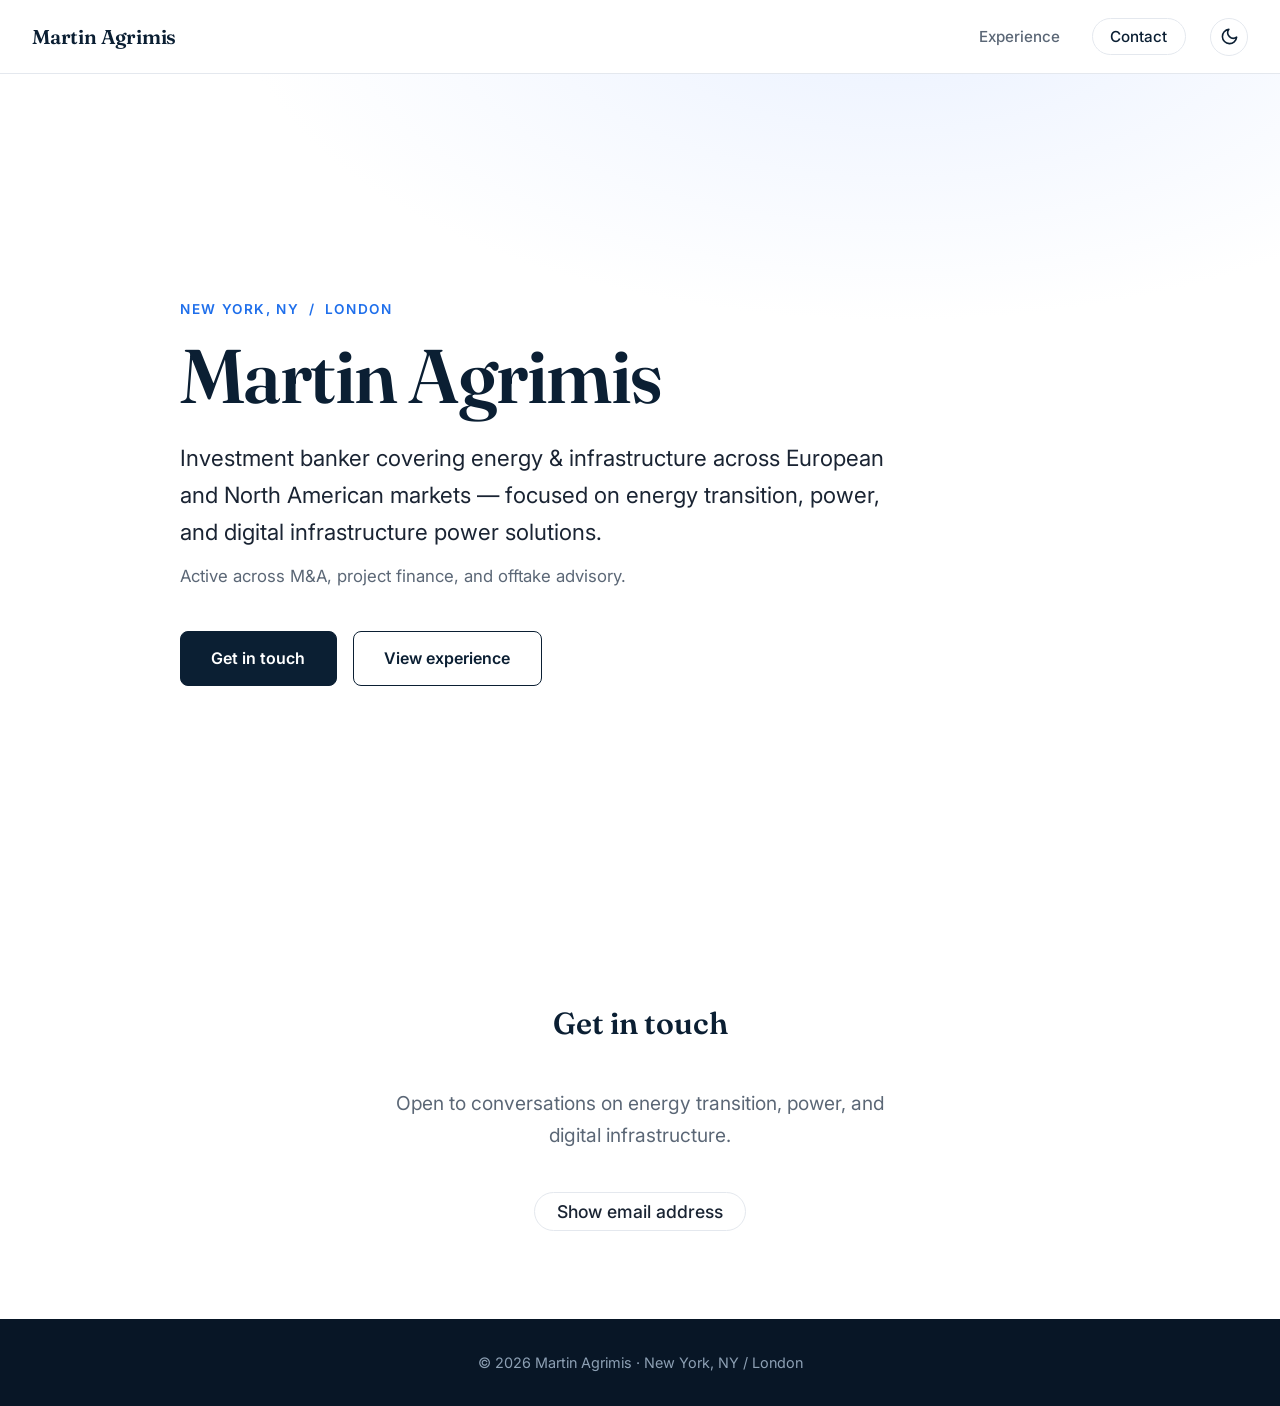
==== index.html @ 76447949 "Fix dark-mode white bar at top; sync theme-color with toggle - Set html background to themed var(--b" ====
<!DOCTYPE html>
<html lang="en">
<head>
  <meta charset="UTF-8" />
  <meta name="viewport" content="width=device-width, initial-scale=1.0" />
  <meta name="theme-color" content="#ffffff" id="theme-color-meta" />
  <title>Martin Agrimis</title>
  <link rel="icon" href="data:image/svg+xml,<svg xmlns='http://www.w3.org/2000/svg' viewBox='0 0 100 100'><text y='.9em' font-size='90'>⚡</text></svg>" />
  <meta name="description" content="Martin Agrimis — investment banker covering energy, power, and digital infrastructure across European and North American markets." />
  <link rel="preconnect" href="https://fonts.googleapis.com" />
  <link rel="preconnect" href="https://fonts.gstatic.com" crossorigin />
  <link href="https://fonts.googleapis.com/css2?family=Fraunces:opsz,wght@9..144,500;9..144,600&family=Inter:wght@400;500;600;700&display=swap" rel="stylesheet" />
  <link rel="stylesheet" href="styles.css" />
  <script>
    // Set theme before paint to avoid a flash of the wrong theme
    (function () {
      var saved = localStorage.getItem("theme");
      var theme = saved || (window.matchMedia("(prefers-color-scheme: dark)").matches ? "dark" : "light");
      document.documentElement.setAttribute("data-theme", theme);
      var m = document.getElementById("theme-color-meta");
      if (m) m.setAttribute("content", theme === "dark" ? "#0d1117" : "#ffffff");
    })();
  </script>
</head>
<body>
  <header>
    <nav class="navbar">
      <a href="#top" class="nav-logo">Martin Agrimis</a>
      <div class="nav-right">
        <ul class="nav-links" id="nav-links">
          <li><a href="about.html">Experience</a></li>
          <li><a href="#contact" class="nav-cta">Contact</a></li>
        </ul>
        <button class="theme-toggle" id="theme-toggle" aria-label="Toggle dark mode">
          <svg class="icon-moon" viewBox="0 0 24 24" fill="none" stroke="currentColor" stroke-width="2" stroke-linecap="round" stroke-linejoin="round" aria-hidden="true">
            <path d="M21 12.79A9 9 0 1 1 11.21 3 7 7 0 0 0 21 12.79z" />
          </svg>
          <svg class="icon-sun" viewBox="0 0 24 24" fill="none" stroke="currentColor" stroke-width="2" stroke-linecap="round" stroke-linejoin="round" aria-hidden="true">
            <circle cx="12" cy="12" r="4" />
            <path d="M12 2v2M12 20v2M4.93 4.93l1.41 1.41M17.66 17.66l1.41 1.41M2 12h2M20 12h2M6.34 17.66l-1.41 1.41M19.07 4.93l-1.41 1.41" />
          </svg>
        </button>
        <button class="nav-toggle" id="nav-toggle" aria-label="Toggle navigation" aria-expanded="false">
          <span></span><span></span><span></span>
        </button>
      </div>
    </nav>
  </header>

  <main id="top">
    <!-- Hero -->
    <section class="hero">
      <div class="hero-content">
        <p class="eyebrow">New York, NY &nbsp;/&nbsp; London</p>
        <h1>Martin Agrimis</h1>
        <p class="hero-subtitle">Investment banker covering energy &amp; infrastructure across European and North American markets — focused on energy transition, power, and digital infrastructure power solutions.</p>
        <p class="hero-tagline">Active across M&amp;A, project finance, and offtake advisory.</p>
        <div class="hero-actions">
          <a href="#contact" class="btn">Get in touch</a>
          <a href="about.html" class="btn btn-secondary">View experience</a>
        </div>
      </div>
    </section>

    <!-- Contact -->
    <section id="contact" class="section section-contact">
      <div class="section-inner">
        <h2 class="section-title">Get in touch</h2>
        <p class="contact-lead">
          Open to conversations on energy transition, power, and digital infrastructure.
        </p>
        <div class="contact-links">
          <button type="button" class="contact-reveal" id="email-reveal" data-user="magrimis" data-domain="gmail.com">
            Show email address
          </button>
        </div>
      </div>
    </section>
  </main>

  <footer class="footer">
    <p>&copy; <span id="year"></span> Martin Agrimis · New York, NY / London</p>
  </footer>

  <script src="script.js"></script>
</body>
</html>
---- styles.css ----
/* ===== Base / Reset ===== */
* {
  margin: 0;
  padding: 0;
  box-sizing: border-box;
}

:root {
  --navy: #0b1f33;
  --navy-deep: #081626;
  --accent: #1f6feb;
  --accent-soft: #e8f0fe;
  --text: #1a2433;
  --muted: #5b6776;
  --line: #e4e8ee;
  --bg: #ffffff;
  --bg-alt: #f7f9fc;
  --max: 920px;
}

/* ===== Dark theme ===== */
[data-theme="dark"] {
  --accent: #4d8cf0;
  --accent-soft: #16243d;
  --text: #e6ebf2;
  --muted: #9aa7b8;
  --line: #243447;
  --bg: #0d1117;
  --bg-alt: #131a24;
  /* --navy drives headings/logo/buttons — go light in dark mode */
  --navy: #f1f5fa;
  --navy-deep: #060c14;
}

html {
  scroll-behavior: smooth;
  background-color: var(--bg);
}

body {
  transition: background-color 0.3s ease, color 0.3s ease;
}

body {
  font-family: "Inter", -apple-system, BlinkMacSystemFont, "Segoe UI", Roboto, sans-serif;
  color: var(--text);
  background-color: var(--bg);
  line-height: 1.65;
  -webkit-font-smoothing: antialiased;
}

a {
  text-decoration: none;
  color: inherit;
}

.muted {
  color: var(--muted);
  font-weight: 400;
}

/* ===== Navbar ===== */
.navbar {
  position: sticky;
  top: 0;
  z-index: 50;
  display: flex;
  align-items: center;
  justify-content: space-between;
  padding: 1.1rem 2rem;
  background-color: rgba(255, 255, 255, 0.85);
  backdrop-filter: blur(10px);
  border-bottom: 1px solid var(--line);
}

.nav-logo {
  font-family: "Fraunces", serif;
  font-size: 1.25rem;
  font-weight: 600;
  letter-spacing: -0.01em;
  color: var(--navy);
}

.nav-links {
  display: flex;
  align-items: center;
  gap: 2rem;
  list-style: none;
}

.nav-links a {
  font-size: 0.95rem;
  font-weight: 500;
  color: var(--muted);
  transition: color 0.2s ease;
}

.nav-links a:hover {
  color: var(--accent);
}

.nav-cta {
  padding: 0.5rem 1.1rem;
  border: 1px solid var(--line);
  border-radius: 999px;
  color: var(--navy) !important;
  transition: all 0.2s ease;
}

.nav-cta:hover {
  background-color: var(--navy);
  color: #fff !important;
  border-color: var(--navy);
}

.nav-toggle {
  display: none;
  flex-direction: column;
  gap: 5px;
  background: none;
  border: none;
  cursor: pointer;
  padding: 4px;
}

.nav-toggle span {
  display: block;
  width: 24px;
  height: 2px;
  background-color: var(--navy);
  transition: transform 0.25s ease, opacity 0.25s ease;
}

.nav-right {
  display: flex;
  align-items: center;
  gap: 1.5rem;
}

/* ===== Theme toggle ===== */
.theme-toggle {
  display: inline-flex;
  align-items: center;
  justify-content: center;
  width: 38px;
  height: 38px;
  border: 1px solid var(--line);
  border-radius: 999px;
  background-color: transparent;
  color: var(--navy);
  cursor: pointer;
  transition: background-color 0.2s ease, color 0.2s ease, border-color 0.2s ease;
}

.theme-toggle:hover {
  background-color: var(--accent-soft);
  border-color: var(--accent);
  color: var(--accent);
}

.theme-toggle svg {
  width: 19px;
  height: 19px;
}

.theme-toggle .icon-sun {
  display: none;
}

[data-theme="dark"] .theme-toggle .icon-moon {
  display: none;
}

[data-theme="dark"] .theme-toggle .icon-sun {
  display: block;
}

/* Dark-mode overrides where --navy would otherwise be a light value */
[data-theme="dark"] .navbar {
  background-color: rgba(13, 17, 23, 0.85);
}

[data-theme="dark"] .btn {
  background-color: var(--accent);
  border-color: var(--accent);
  color: #fff;
}

[data-theme="dark"] .btn:hover {
  background-color: #3a7ce0;
}

[data-theme="dark"] .btn-secondary {
  background-color: transparent;
  color: var(--text);
}

[data-theme="dark"] .btn-secondary:hover {
  background-color: var(--accent-soft);
}

[data-theme="dark"] .nav-cta {
  color: var(--text) !important;
}

[data-theme="dark"] .nav-cta:hover {
  background-color: var(--accent);
  border-color: var(--accent);
  color: #fff !important;
}

[data-theme="dark"] .hero {
  background: radial-gradient(1200px 600px at 70% -10%, #16243d 0%, var(--bg) 55%);
}

[data-theme="dark"] .skill-card {
  background-color: var(--bg-alt);
}

/* ===== Hero ===== */
.hero {
  display: flex;
  align-items: center;
  min-height: calc(100vh - 64px);
  padding: 4rem 2rem;
  background: radial-gradient(1200px 600px at 70% -10%, #eaf1ff 0%, var(--bg) 55%);
}

.hero-content {
  max-width: var(--max);
  margin: 0 auto;
  width: 100%;
}

.eyebrow {
  font-size: 0.85rem;
  font-weight: 600;
  letter-spacing: 0.12em;
  text-transform: uppercase;
  color: var(--accent);
  margin-bottom: 1rem;
}

.hero-content h1 {
  font-family: "Fraunces", serif;
  font-size: clamp(2.75rem, 7vw, 4.75rem);
  font-weight: 600;
  line-height: 1.05;
  letter-spacing: -0.02em;
  color: var(--navy);
  margin-bottom: 1.5rem;
}

.hero-subtitle {
  font-size: clamp(1.1rem, 2.2vw, 1.4rem);
  color: var(--text);
  max-width: 720px;
  margin-bottom: 0.75rem;
}

.hero-tagline {
  font-size: 1.05rem;
  color: var(--muted);
  margin-bottom: 2.5rem;
}

.hero-actions {
  display: flex;
  flex-wrap: wrap;
  gap: 1rem;
}

/* ===== Buttons ===== */
.btn {
  display: inline-block;
  padding: 0.85rem 1.9rem;
  font-size: 1rem;
  font-weight: 600;
  color: #fff;
  background-color: var(--navy);
  border: 1px solid var(--navy);
  border-radius: 8px;
  cursor: pointer;
  transition: transform 0.1s ease, background-color 0.2s ease;
}

.btn:hover {
  background-color: var(--navy-deep);
}

.btn:active {
  transform: translateY(1px);
}

.btn-secondary {
  background-color: transparent;
  color: var(--navy);
}

.btn-secondary:hover {
  background-color: var(--accent-soft);
}

/* ===== Sections ===== */
.section {
  padding: 5.5rem 2rem;
}

.section-alt {
  background-color: var(--bg-alt);
}

.section-inner {
  max-width: var(--max);
  margin: 0 auto;
}

.section-title {
  font-family: "Fraunces", serif;
  font-size: 1.9rem;
  font-weight: 600;
  color: var(--navy);
  margin-bottom: 2.5rem;
}

.about-grid {
  display: flex;
  align-items: stretch;
  gap: 2.5rem;
  font-size: 1.15rem;
  color: var(--text);
}

.about-text {
  flex: 1;
  min-width: 0;
}

.about-text p {
  margin-bottom: 1.25rem;
}

.about-text p:last-child {
  margin-bottom: 0;
}

.about-photo {
  flex: 0 0 auto;
  align-self: stretch;
  width: 320px;
  object-fit: cover;
  border-radius: 12px;
  border: 1px solid var(--line);
}

/* ===== Experience / Timeline ===== */
.timeline {
  display: grid;
  gap: 3rem;
}

.job {
  border-left: 2px solid var(--line);
  padding-left: 1.75rem;
  position: relative;
}

.job::before {
  content: "";
  position: absolute;
  left: -7px;
  top: 6px;
  width: 12px;
  height: 12px;
  border-radius: 50%;
  background-color: var(--accent);
}

.job-head {
  display: flex;
  flex-wrap: wrap;
  justify-content: space-between;
  align-items: baseline;
  gap: 0.5rem 1.5rem;
  margin-bottom: 1rem;
}

.job-title {
  font-size: 1.25rem;
  font-weight: 700;
  color: var(--navy);
}

.job-title-prev {
  font-weight: 500;
  color: var(--muted);
  font-size: 1rem;
}

.job-company {
  font-size: 1rem;
  color: var(--accent);
  font-weight: 500;
}

.job-dates {
  font-size: 0.9rem;
  font-weight: 500;
  color: var(--muted);
  white-space: nowrap;
}

.job-summary {
  color: var(--text);
  margin-bottom: 1.25rem;
}

.deal-group-label {
  font-size: 0.8rem;
  font-weight: 600;
  letter-spacing: 0.08em;
  text-transform: uppercase;
  color: var(--muted);
  margin: 1.5rem 0 0.75rem;
}

.deals {
  list-style: none;
  display: grid;
  gap: 1rem;
}

.deals li {
  position: relative;
  padding-left: 1.25rem;
  color: var(--text);
  font-size: 0.98rem;
}

.deals li::before {
  content: "";
  position: absolute;
  left: 0;
  top: 0.7rem;
  width: 6px;
  height: 6px;
  border-radius: 50%;
  background-color: var(--accent);
}

.deals strong {
  color: var(--navy);
}

/* ===== Skills ===== */
.skills-grid {
  display: grid;
  grid-template-columns: repeat(auto-fit, minmax(220px, 1fr));
  gap: 1.5rem;
}

.skill-card {
  background-color: var(--bg);
  border: 1px solid var(--line);
  border-radius: 12px;
  padding: 1.75rem;
}

.skill-card h3 {
  font-size: 1.05rem;
  color: var(--navy);
  margin-bottom: 1rem;
}

.skill-card ul {
  list-style: none;
  display: grid;
  gap: 0.5rem;
}

.skill-card li {
  color: var(--text);
  font-size: 0.98rem;
}

/* ===== Contact ===== */
.section-contact {
  text-align: center;
}

.section-contact .section-title {
  justify-content: center;
}

.contact-lead {
  font-size: 1.2rem;
  color: var(--muted);
  max-width: 540px;
  margin: 0 auto 2.5rem;
}

.contact-links {
  display: flex;
  flex-wrap: wrap;
  gap: 1rem 2.5rem;
  justify-content: center;
}

.contact-link {
  font-size: 1.1rem;
  font-weight: 500;
  color: var(--text);
  border-bottom: 1px solid var(--line);
  padding-bottom: 2px;
  transition: border-color 0.2s ease, color 0.2s ease;
}

.contact-link:hover {
  color: var(--accent);
  border-color: var(--accent);
}

.contact-reveal {
  font-family: inherit;
  font-size: 1.1rem;
  font-weight: 500;
  color: var(--text);
  background: none;
  border: 1px solid var(--line);
  border-radius: 999px;
  padding: 0.5rem 1.4rem;
  cursor: pointer;
  transition: border-color 0.2s ease, color 0.2s ease;
}

.contact-reveal:hover {
  color: var(--accent);
  border-color: var(--accent);
}

/* Back-to-home button row on the detail page */
.section-back .section-inner {
  display: flex;
  flex-wrap: wrap;
  gap: 1rem;
  justify-content: center;
}

/* ===== Footer ===== */
.footer {
  text-align: center;
  padding: 2rem;
  background-color: var(--navy-deep);
  color: #8da0b4;
  font-size: 0.9rem;
}

/* ===== Responsive ===== */
@media (max-width: 720px) {
  .nav-toggle {
    display: flex;
  }

  .nav-links {
    position: absolute;
    top: 100%;
    left: 0;
    right: 0;
    flex-direction: column;
    align-items: flex-start;
    gap: 1.25rem;
    padding: 1.5rem 2rem;
    background-color: var(--bg);
    border-bottom: 1px solid var(--line);
    transform: translateY(-150%);
    transition: transform 0.3s ease;
  }

  .nav-links.open {
    transform: translateY(0);
  }

  .section {
    padding: 4rem 1.5rem;
  }

  .hero {
    padding: 3rem 1.5rem;
  }

  .job-dates {
    white-space: normal;
  }

  .about-grid {
    flex-direction: column-reverse;
    gap: 1.5rem;
  }

  .about-photo {
    align-self: flex-start;
    width: 220px;
    max-width: 100%;
    height: auto;
  }
}
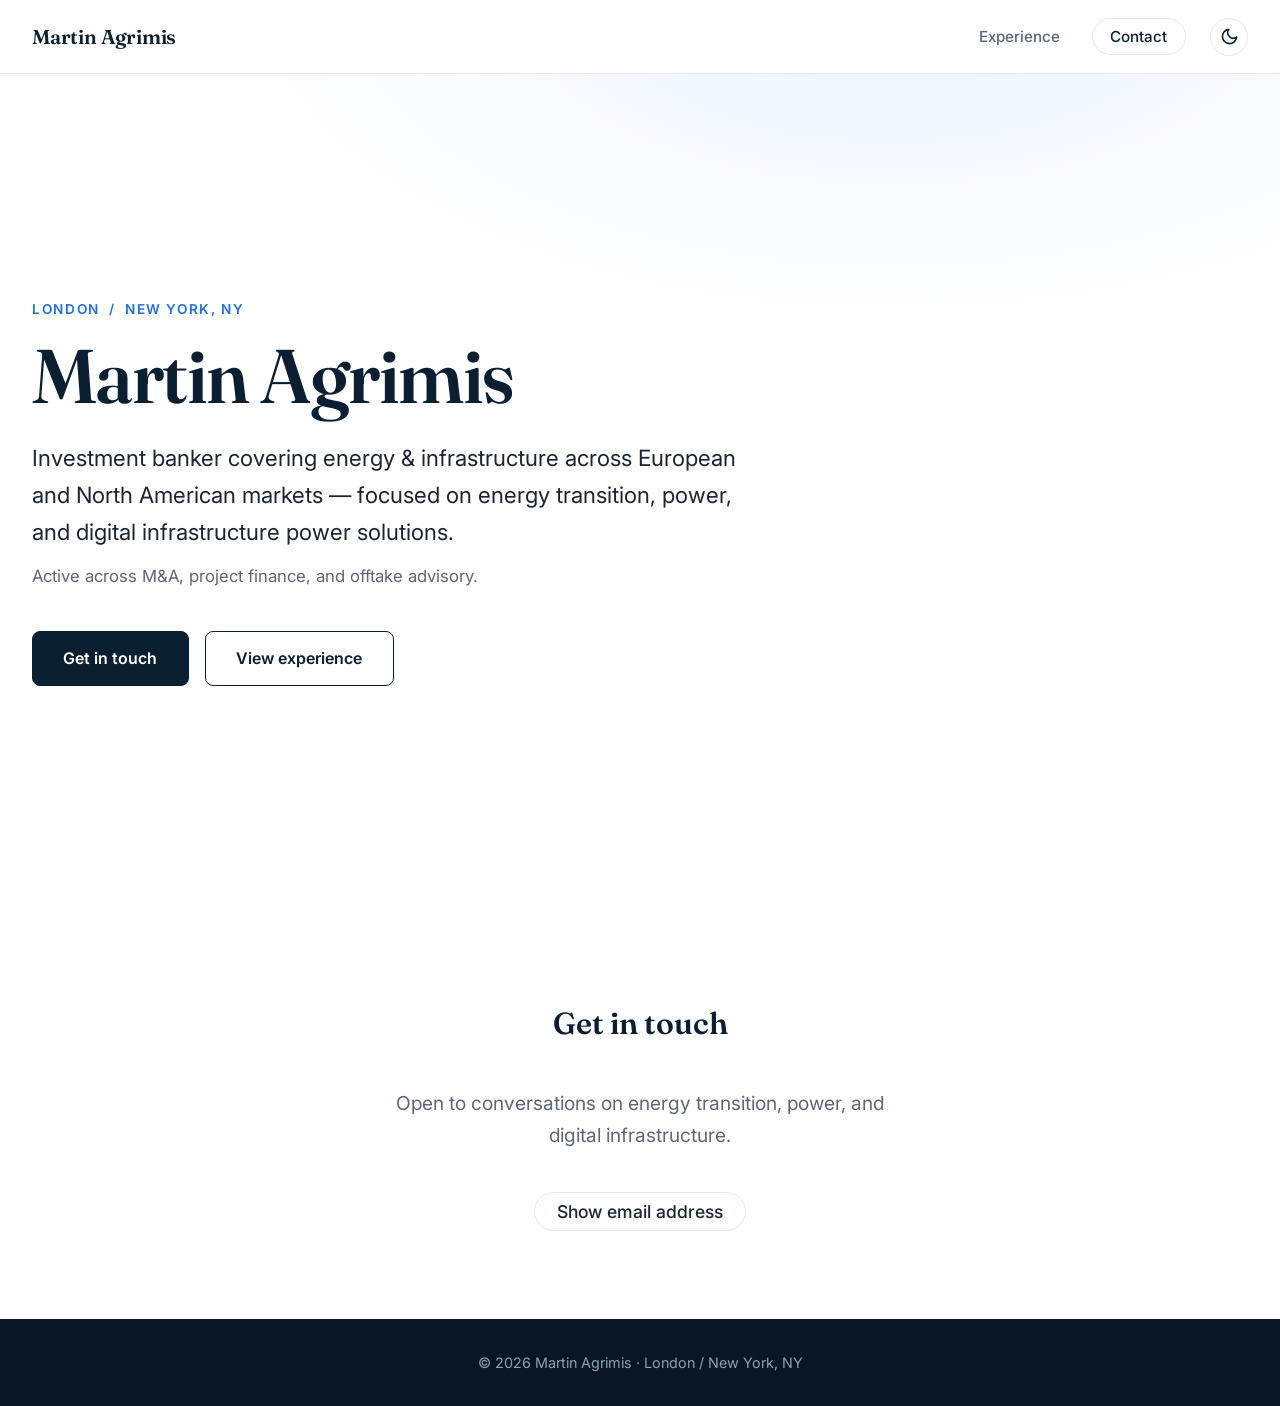
==== commit dc20a4e2: "Swap location order to London / New York, NY Co-Authored-By: Claude Sonnet 4.6 <noreply@anthropic.co" ====
--- a/index.html
+++ b/index.html
@@ -7,6 +7,21 @@
   <title>Martin Agrimis</title>
   <link rel="icon" href="data:image/svg+xml,<svg xmlns='http://www.w3.org/2000/svg' viewBox='0 0 100 100'><text y='.9em' font-size='90'>⚡</text></svg>" />
   <meta name="description" content="Martin Agrimis — investment banker covering energy, power, and digital infrastructure across European and North American markets." />
+
+  <!-- Open Graph / social link previews (iMessage, Slack, LinkedIn, etc.) -->
+  <meta property="og:type" content="website" />
+  <meta property="og:site_name" content="Martin Agrimis" />
+  <meta property="og:title" content="Martin Agrimis" />
+  <meta property="og:description" content="Investment banker covering energy & infrastructure across European and North American markets — energy transition, power, and digital infrastructure." />
+  <meta property="og:url" content="https://martinagrimis.com/" />
+  <meta property="og:image" content="https://martinagrimis.com/og-image.jpg" />
+  <meta property="og:image:width" content="1200" />
+  <meta property="og:image:height" content="630" />
+  <meta property="og:image:alt" content="Martin Agrimis — Energy & Infrastructure Finance" />
+  <meta name="twitter:card" content="summary_large_image" />
+  <meta name="twitter:title" content="Martin Agrimis" />
+  <meta name="twitter:description" content="Investment banker — energy, power & digital infrastructure." />
+  <meta name="twitter:image" content="https://martinagrimis.com/og-image.jpg" />
   <link rel="preconnect" href="https://fonts.googleapis.com" />
   <link rel="preconnect" href="https://fonts.gstatic.com" crossorigin />
   <link href="https://fonts.googleapis.com/css2?family=Fraunces:opsz,wght@9..144,500;9..144,600&family=Inter:wght@400;500;600;700&display=swap" rel="stylesheet" />
@@ -51,7 +66,7 @@
     <!-- Hero -->
     <section class="hero">
       <div class="hero-content">
-        <p class="eyebrow">New York, NY &nbsp;/&nbsp; London</p>
+        <p class="eyebrow">London &nbsp;/&nbsp; New York, NY</p>
         <h1>Martin Agrimis</h1>
         <p class="hero-subtitle">Investment banker covering energy &amp; infrastructure across European and North American markets — focused on energy transition, power, and digital infrastructure power solutions.</p>
         <p class="hero-tagline">Active across M&amp;A, project finance, and offtake advisory.</p>
@@ -79,7 +94,7 @@
   </main>
 
   <footer class="footer">
-    <p>&copy; <span id="year"></span> Martin Agrimis · New York, NY / London</p>
+    <p>&copy; <span id="year"></span> Martin Agrimis · London / New York, NY</p>
   </footer>
 
   <script src="script.js"></script>
--- a/styles.css
+++ b/styles.css
@@ -15,7 +15,7 @@
   --line: #e4e8ee;
   --bg: #ffffff;
   --bg-alt: #f7f9fc;
-  --max: 920px;
+  --max: 1280px;
 }
 
 /* ===== Dark theme ===== */
@@ -332,7 +332,7 @@
 }
 
 .about-text {
-  flex: 1;
+  flex: 1 1 0;
   min-width: 0;
 }
 
@@ -344,13 +344,27 @@
   margin-bottom: 0;
 }
 
-.about-photo {
-  flex: 0 0 auto;
+/* A div stretches reliably to the text height in flex (an <img> does not),
+   so the frame sets the size and the image fills it via object-fit. */
+.about-photo-frame {
+  flex: 1 1 0;
+  min-width: 0;
   align-self: stretch;
-  width: 320px;
-  object-fit: cover;
+  min-height: 300px;
+  position: relative;
+  overflow: hidden;
   border-radius: 12px;
   border: 1px solid var(--line);
+}
+
+.about-photo {
+  position: absolute;
+  inset: 0;
+  width: 100%;
+  height: 100%;
+  object-fit: cover;
+  object-position: center 20%;
+  display: block;
 }
 
 /* ===== Experience / Timeline ===== */
@@ -597,10 +611,49 @@
     gap: 1.5rem;
   }
 
-  .about-photo {
-    align-self: flex-start;
-    width: 220px;
-    max-width: 100%;
-    height: auto;
-  }
-}
+  /* Full-width headshot above the text on mobile */
+  .about-photo-frame {
+    flex: none;
+    width: 100%;
+    align-self: stretch;
+    min-height: 0;
+    aspect-ratio: 4 / 3;
+  }
+
+  /* Collapsible deal groups — mobile only */
+  .deal-group-label {
+    display: flex;
+    align-items: center;
+    justify-content: space-between;
+    gap: 1rem;
+    cursor: pointer;
+    user-select: none;
+    margin: 1rem 0 0;
+    padding: 0.65rem 0;
+    border-bottom: 1px solid var(--line);
+  }
+
+  .deal-group-label::after {
+    content: "";
+    flex: none;
+    width: 9px;
+    height: 9px;
+    border-right: 2px solid var(--muted);
+    border-bottom: 2px solid var(--muted);
+    transform: rotate(45deg);
+    transition: transform 0.2s ease;
+  }
+
+  .deal-group-label.open::after {
+    transform: rotate(-135deg);
+  }
+
+  .deals {
+    display: none;
+    padding-top: 0.85rem;
+  }
+
+  .deals.open {
+    display: grid;
+  }
+}
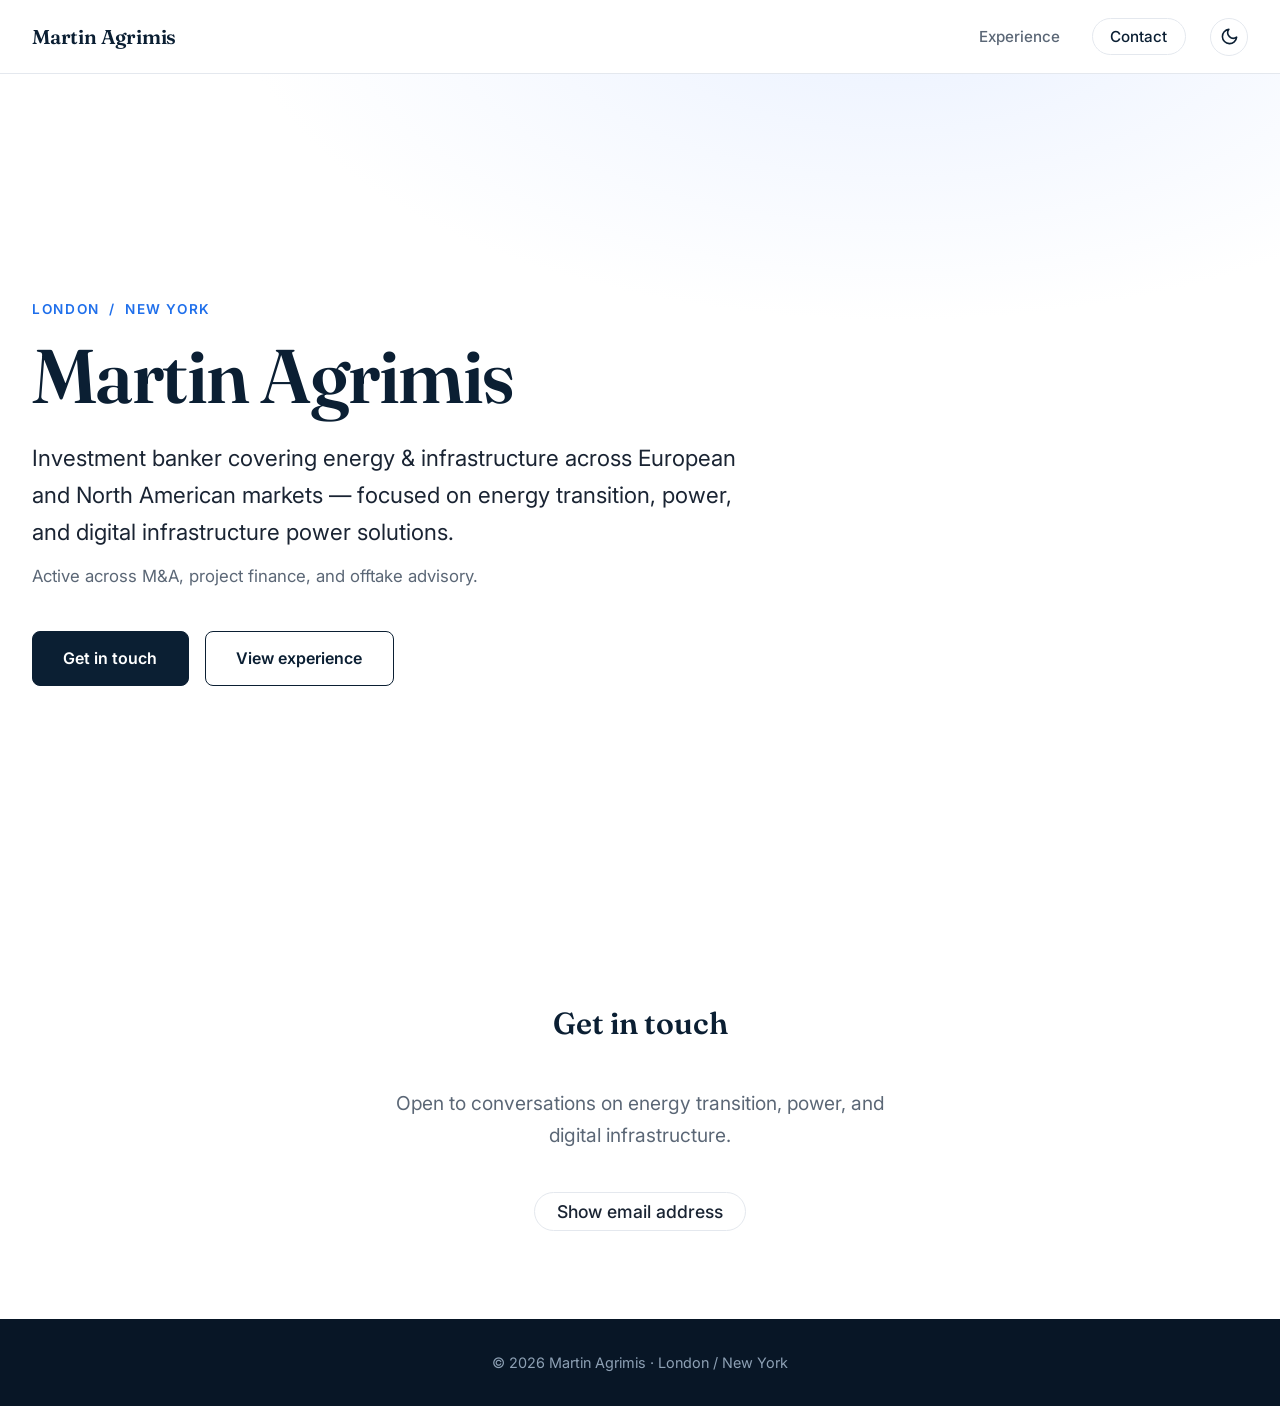
==== commit 467a6bb7: "Drop ', NY' suffix from New York Co-Authored-By: Claude Sonnet 4.6 <noreply@anthropic.com>" ====
--- a/index.html
+++ b/index.html
@@ -66,7 +66,7 @@
     <!-- Hero -->
     <section class="hero">
       <div class="hero-content">
-        <p class="eyebrow">London &nbsp;/&nbsp; New York, NY</p>
+        <p class="eyebrow">London &nbsp;/&nbsp; New York</p>
         <h1>Martin Agrimis</h1>
         <p class="hero-subtitle">Investment banker covering energy &amp; infrastructure across European and North American markets — focused on energy transition, power, and digital infrastructure power solutions.</p>
         <p class="hero-tagline">Active across M&amp;A, project finance, and offtake advisory.</p>
@@ -94,7 +94,7 @@
   </main>
 
   <footer class="footer">
-    <p>&copy; <span id="year"></span> Martin Agrimis · London / New York, NY</p>
+    <p>&copy; <span id="year"></span> Martin Agrimis · London / New York</p>
   </footer>
 
   <script src="script.js"></script>
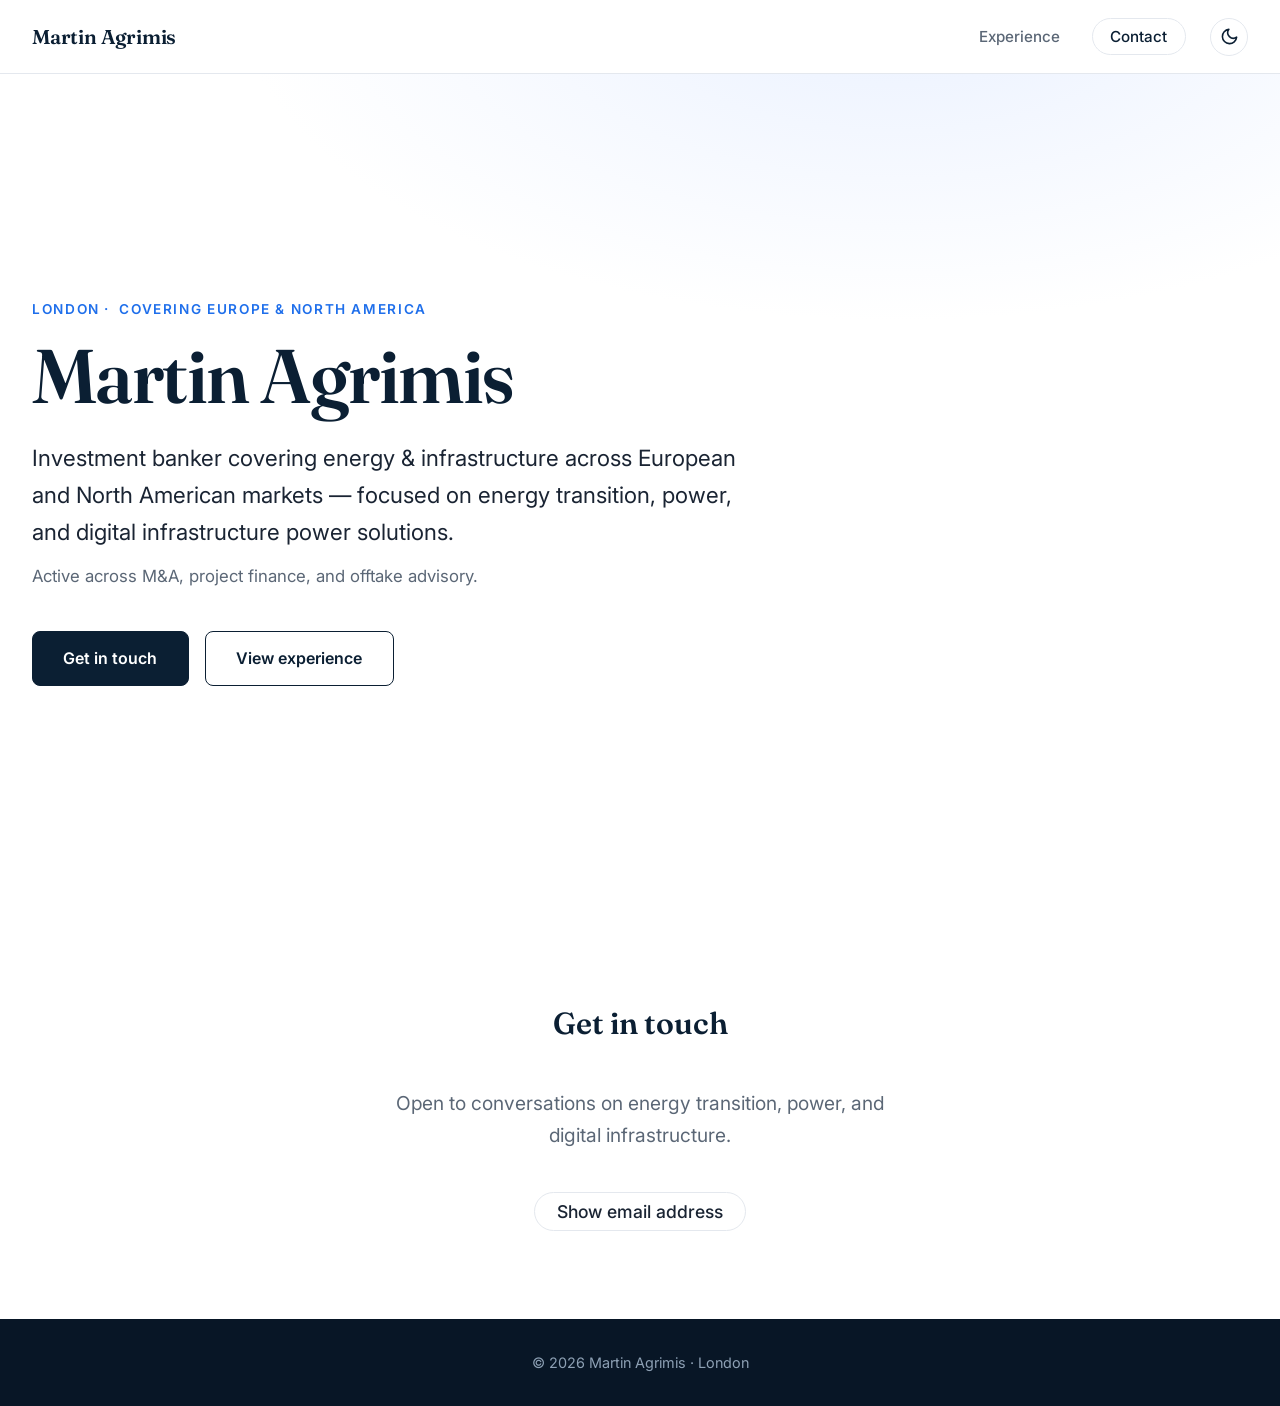
==== commit 25bc353a: "Update CV content and London copy; harden what can be published Content: - Marathon Capital dates: D" ====
--- a/index.html
+++ b/index.html
@@ -66,7 +66,7 @@
     <!-- Hero -->
     <section class="hero">
       <div class="hero-content">
-        <p class="eyebrow">London &nbsp;/&nbsp; New York</p>
+        <p class="eyebrow">London<span class="eyebrow-coverage">&nbsp;·&nbsp; covering Europe &amp; North America</span></p>
         <h1>Martin Agrimis</h1>
         <p class="hero-subtitle">Investment banker covering energy &amp; infrastructure across European and North American markets — focused on energy transition, power, and digital infrastructure power solutions.</p>
         <p class="hero-tagline">Active across M&amp;A, project finance, and offtake advisory.</p>
@@ -94,7 +94,7 @@
   </main>
 
   <footer class="footer">
-    <p>&copy; <span id="year"></span> Martin Agrimis · London / New York</p>
+    <p>&copy; <span id="year"></span> Martin Agrimis · London</p>
   </footer>
 
   <script src="script.js"></script>
--- a/styles.css
+++ b/styles.css
@@ -571,6 +571,14 @@
 
 /* ===== Responsive ===== */
 @media (max-width: 720px) {
+  /* Hero eyebrow reads just "London" on phones. The full line
+     ("London · covering Europe & North America") measures ~400px at this size
+     and letter-spacing, while the widest phone text column is ~342px — so it
+     wrapped to two ragged lines on every handset. Desktop fits it on one line. */
+  .eyebrow-coverage {
+    display: none;
+  }
+
   .nav-toggle {
     display: flex;
   }
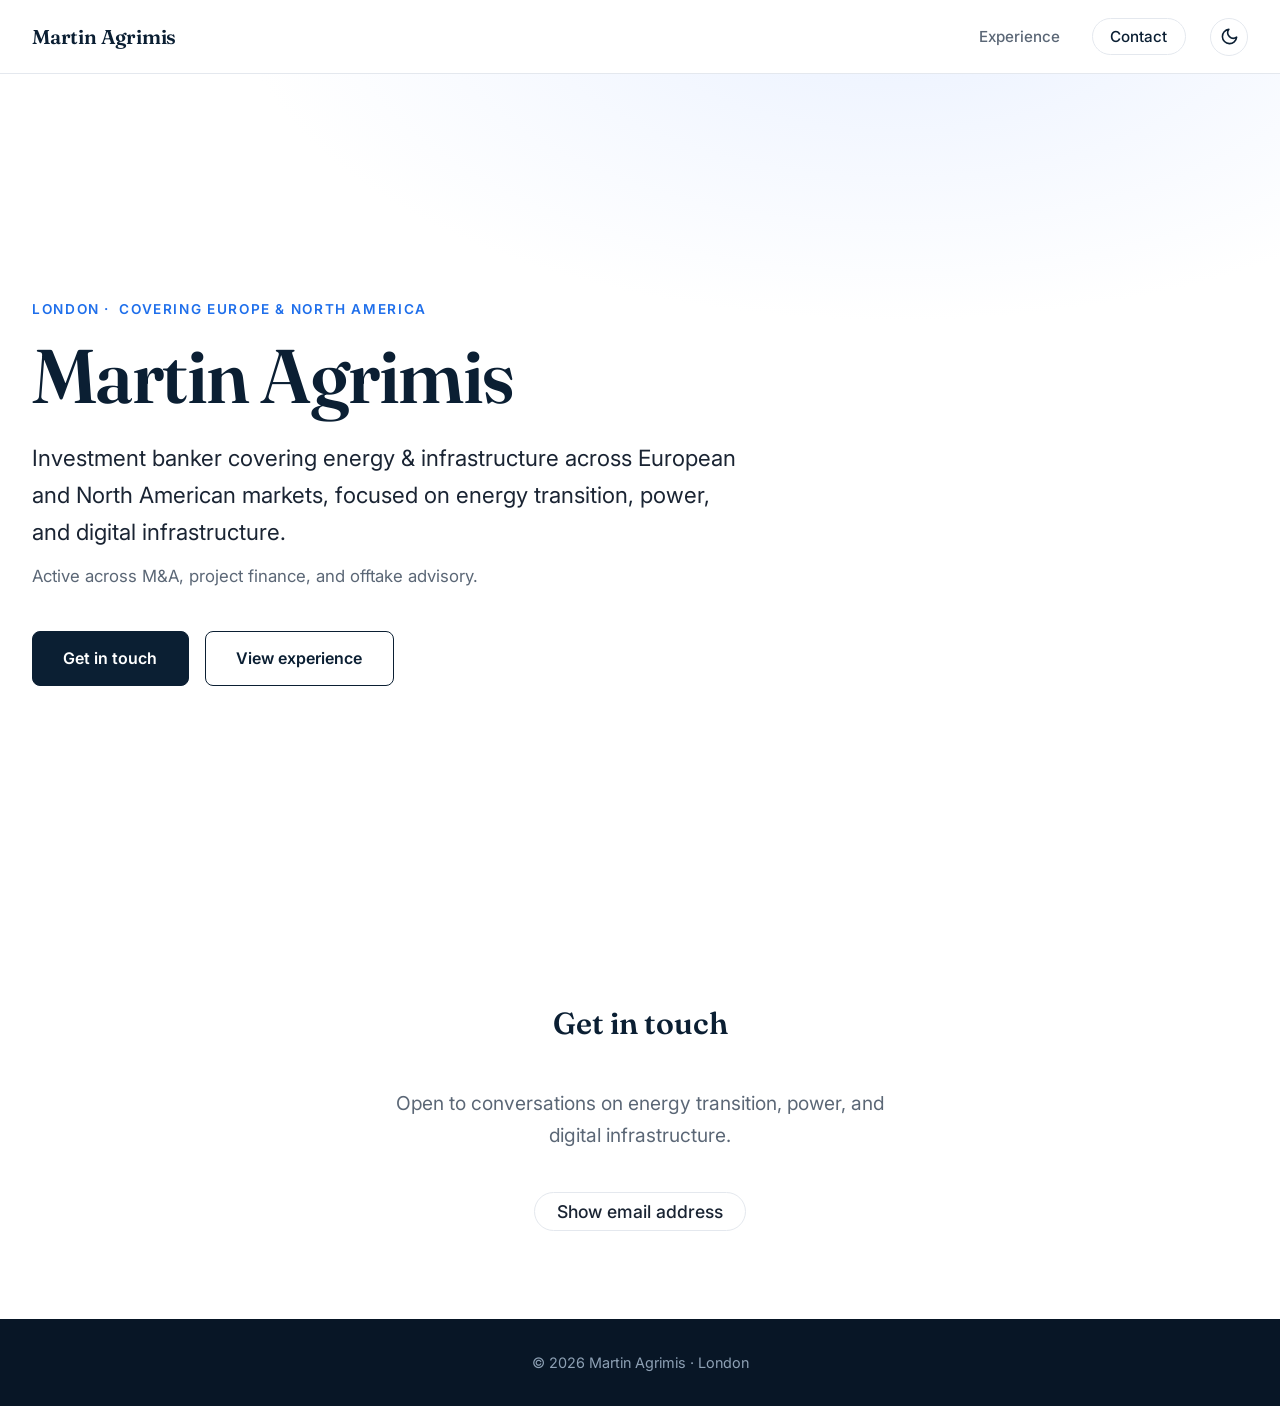
==== commit e53783f0: "Align site copy to the rewritten CV (2026-10-02); UK spelling Hero subtitle takes the CV's new summa" ====
--- a/index.html
+++ b/index.html
@@ -68,7 +68,7 @@
       <div class="hero-content">
         <p class="eyebrow">London<span class="eyebrow-coverage">&nbsp;·&nbsp; covering Europe &amp; North America</span></p>
         <h1>Martin Agrimis</h1>
-        <p class="hero-subtitle">Investment banker covering energy &amp; infrastructure across European and North American markets — focused on energy transition, power, and digital infrastructure power solutions.</p>
+        <p class="hero-subtitle">Investment banker covering energy &amp; infrastructure across European and North American markets, focused on energy transition, power, and digital&nbsp;infrastructure.</p>
         <p class="hero-tagline">Active across M&amp;A, project finance, and offtake advisory.</p>
         <div class="hero-actions">
           <a href="#contact" class="btn">Get in touch</a>
